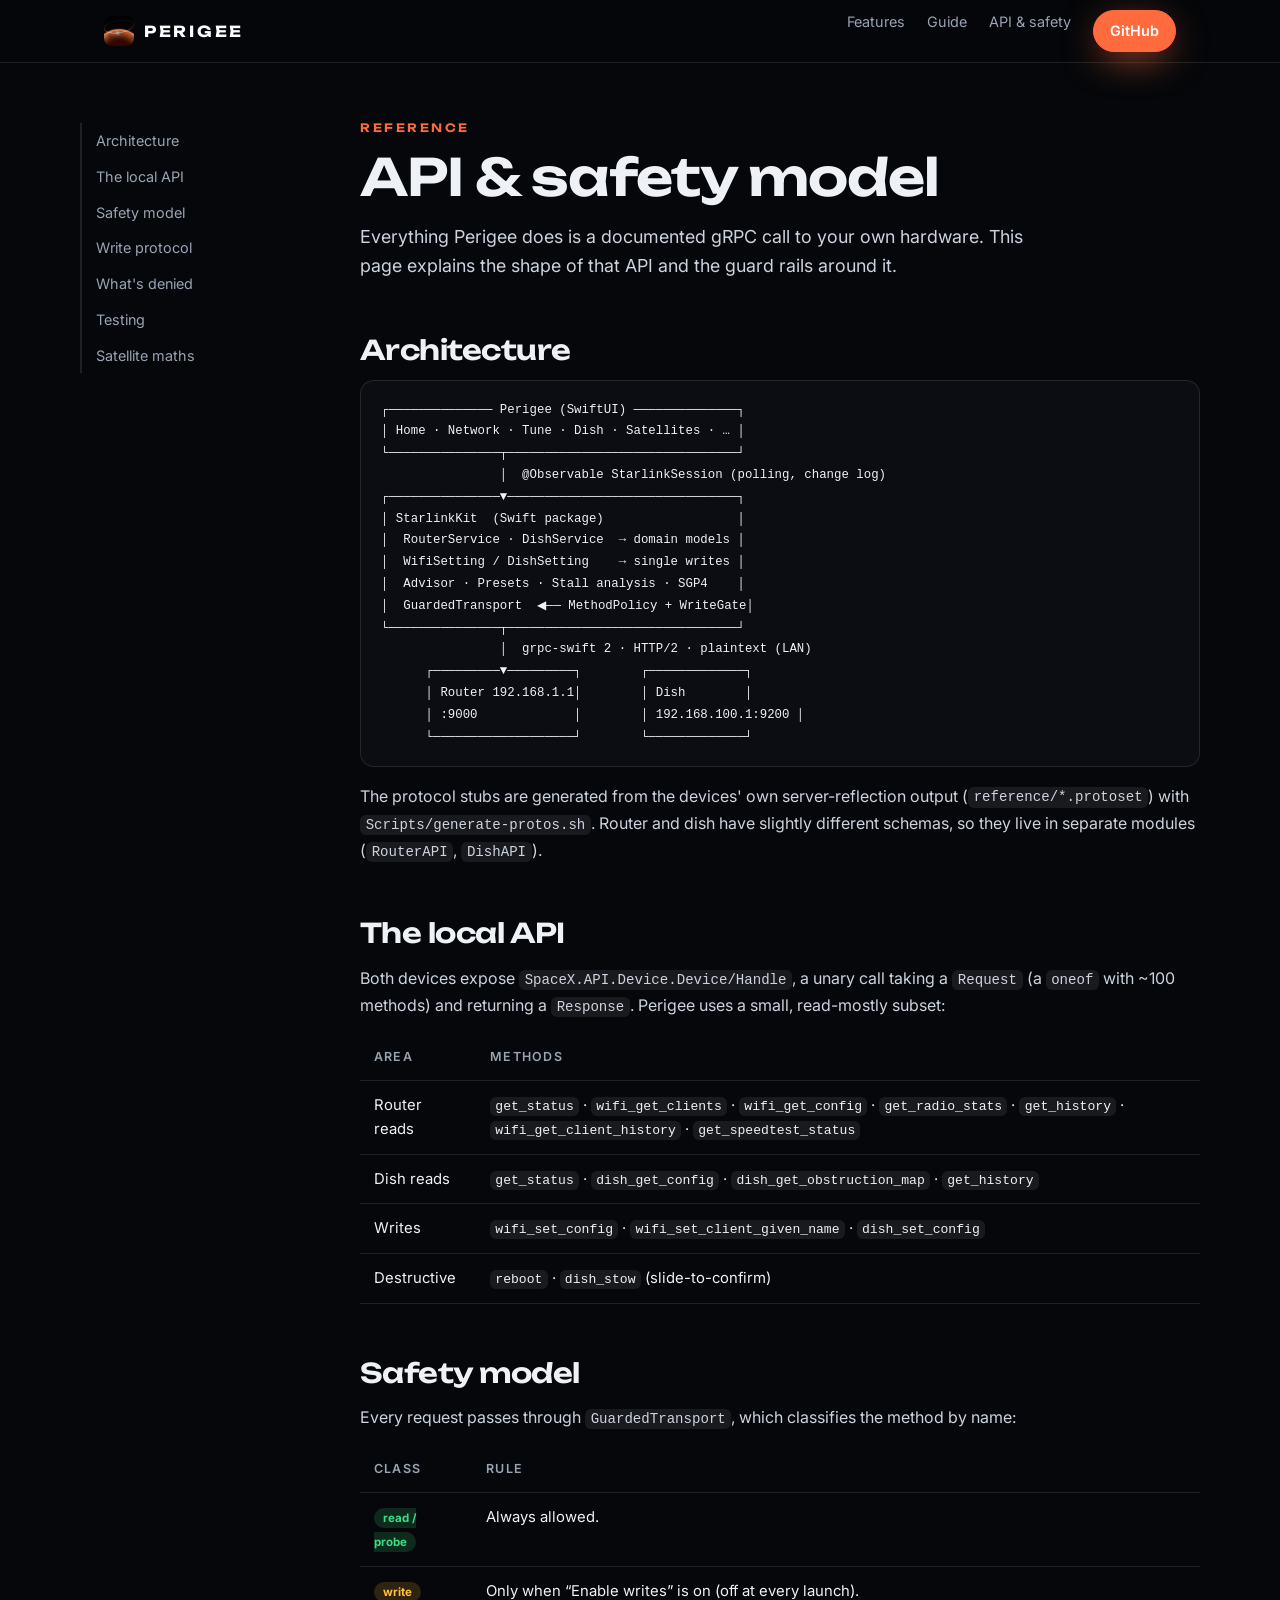
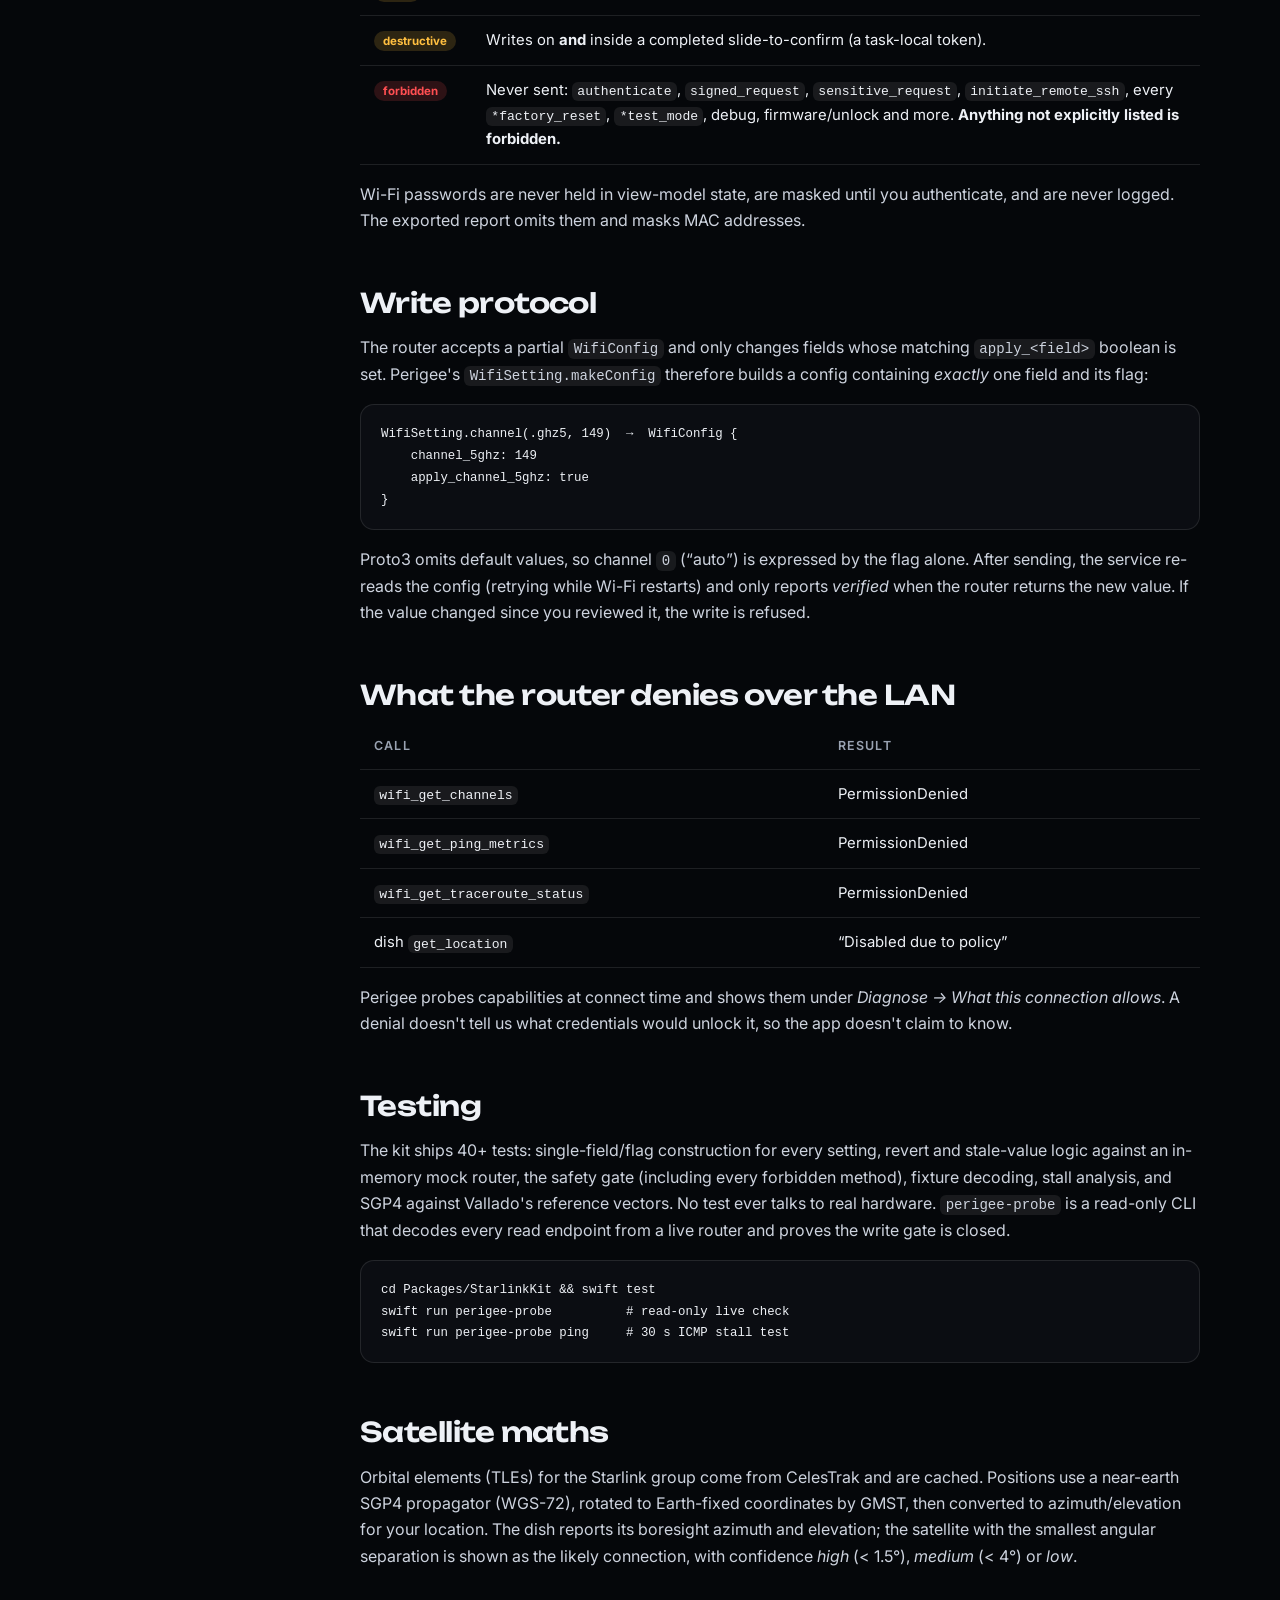
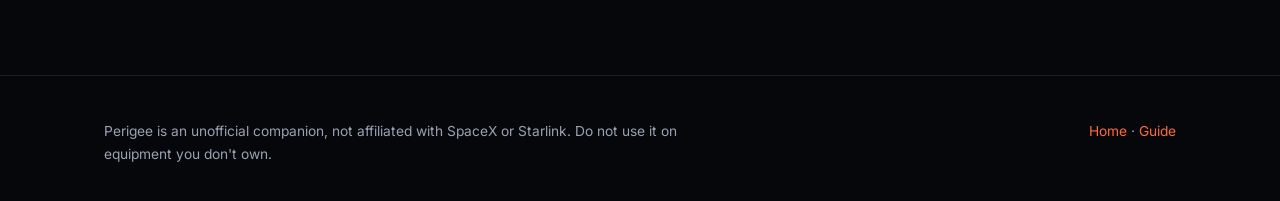
==== docs/api.html @ 8719dc5b "Docs: README, GitHub Pages site (landing, tuning guide, API & safety), screenshots, social card Co-A" ====
<!doctype html><html lang="en"><head><meta charset="utf-8"><meta name="viewport" content="width=device-width,initial-scale=1">
<title>API & safety model · Perigee</title><meta name="description" content="How Perigee talks to Starlink's local gRPC API, what it blocks, and how writes work."><meta name="theme-color" content="#05070a"><link rel="icon" href="assets/icon-512.png">
<link rel="preconnect" href="https://fonts.googleapis.com"><link rel="preconnect" href="https://fonts.gstatic.com" crossorigin>
<link href="https://fonts.googleapis.com/css2?family=Inter:wght@400;500;600&family=Unbounded:wght@500;600;700&display=swap" rel="stylesheet">
<link rel="stylesheet" href="assets/site.css"></head><body>
<nav><div class="wrap"><a class="brand" href="index.html"><img src="assets/icon-512.png" alt="">PERIGEE</a>
<div class="links"><a href="index.html#features">Features</a><a href="guide.html">Guide</a><a href="api.html">API &amp; safety</a><a class="btn primary" style="padding:8px 16px" href="https://github.com/noktirnal42/perigee">GitHub</a></div></div></nav>
<div class="wrap doc">
<aside><a href="#arch">Architecture</a><a href="#api">The local API</a><a href="#safety">Safety model</a><a href="#writes">Write protocol</a><a href="#perm">What's denied</a><a href="#tests">Testing</a><a href="#sky">Satellite maths</a></aside>
<article>
<span class="eyebrow">Reference</span><h1 style="font-size:clamp(2rem,4.5vw,3.2rem)">API &amp; safety model</h1>
<p class="lead" style="margin-top:16px">Everything Perigee does is a documented gRPC call to your own hardware. This page explains the shape of that API and the guard rails around it.</p>

<h2 id="arch">Architecture</h2>
<pre><code>┌────────────── Perigee (SwiftUI) ──────────────┐
│ Home · Network · Tune · Dish · Satellites · … │
└───────────────┬───────────────────────────────┘
                │  @Observable StarlinkSession (polling, change log)
┌───────────────▼───────────────────────────────┐
│ StarlinkKit  (Swift package)                  │
│  RouterService · DishService  → domain models │
│  WifiSetting / DishSetting    → single writes │
│  Advisor · Presets · Stall analysis · SGP4    │
│  GuardedTransport  ◀── MethodPolicy + WriteGate│
└───────────────┬───────────────────────────────┘
                │  grpc-swift 2 · HTTP/2 · plaintext (LAN)
      ┌─────────▼─────────┐        ┌─────────────┐
      │ Router 192.168.1.1│        │ Dish        │
      │ :9000             │        │ 192.168.100.1:9200 │
      └───────────────────┘        └─────────────┘</code></pre>
<p>The protocol stubs are generated from the devices' own server-reflection output (<code>reference/*.protoset</code>) with <code>Scripts/generate-protos.sh</code>. Router and dish have slightly different schemas, so they live in separate modules (<code>RouterAPI</code>, <code>DishAPI</code>).</p>

<h2 id="api">The local API</h2>
<p>Both devices expose <code>SpaceX.API.Device.Device/Handle</code>, a unary call taking a <code>Request</code> (a <code>oneof</code> with ~100 methods) and returning a <code>Response</code>. Perigee uses a small, read-mostly subset:</p>
<table><tr><th>Area</th><th>Methods</th></tr>
<tr><td>Router reads</td><td><code>get_status</code> · <code>wifi_get_clients</code> · <code>wifi_get_config</code> · <code>get_radio_stats</code> · <code>get_history</code> · <code>wifi_get_client_history</code> · <code>get_speedtest_status</code></td></tr>
<tr><td>Dish reads</td><td><code>get_status</code> · <code>dish_get_config</code> · <code>dish_get_obstruction_map</code> · <code>get_history</code></td></tr>
<tr><td>Writes</td><td><code>wifi_set_config</code> · <code>wifi_set_client_given_name</code> · <code>dish_set_config</code></td></tr>
<tr><td>Destructive</td><td><code>reboot</code> · <code>dish_stow</code> (slide-to-confirm)</td></tr></table>

<h2 id="safety">Safety model</h2>
<p>Every request passes through <code>GuardedTransport</code>, which classifies the method by name:</p>
<table><tr><th>Class</th><th>Rule</th></tr>
<tr><td><span class="tag ok">read / probe</span></td><td>Always allowed.</td></tr>
<tr><td><span class="tag warn">write</span></td><td>Only when “Enable writes” is on (off at every launch).</td></tr>
<tr><td><span class="tag warn">destructive</span></td><td>Writes on <b>and</b> inside a completed slide-to-confirm (a task-local token).</td></tr>
<tr><td><span class="tag no">forbidden</span></td><td>Never sent: <code>authenticate</code>, <code>signed_request</code>, <code>sensitive_request</code>, <code>initiate_remote_ssh</code>, every <code>*factory_reset</code>, <code>*test_mode</code>, debug, firmware/unlock and more. <b>Anything not explicitly listed is forbidden.</b></td></tr></table>
<p>Wi-Fi passwords are never held in view-model state, are masked until you authenticate, and are never logged. The exported report omits them and masks MAC addresses.</p>

<h2 id="writes">Write protocol</h2>
<p>The router accepts a partial <code>WifiConfig</code> and only changes fields whose matching <code>apply_&lt;field&gt;</code> boolean is set. Perigee's <code>WifiSetting.makeConfig</code> therefore builds a config containing <i>exactly</i> one field and its flag:</p>
<pre><code>WifiSetting.channel(.ghz5, 149)  →  WifiConfig {
    channel_5ghz: 149
    apply_channel_5ghz: true
}</code></pre>
<p>Proto3 omits default values, so channel <code>0</code> (“auto”) is expressed by the flag alone. After sending, the service re-reads the config (retrying while Wi-Fi restarts) and only reports <i>verified</i> when the router returns the new value. If the value changed since you reviewed it, the write is refused.</p>

<h2 id="perm">What the router denies over the LAN</h2>
<table><tr><th>Call</th><th>Result</th></tr>
<tr><td><code>wifi_get_channels</code></td><td>PermissionDenied</td></tr><tr><td><code>wifi_get_ping_metrics</code></td><td>PermissionDenied</td></tr>
<tr><td><code>wifi_get_traceroute_status</code></td><td>PermissionDenied</td></tr><tr><td>dish <code>get_location</code></td><td>“Disabled due to policy”</td></tr></table>
<p>Perigee probes capabilities at connect time and shows them under <i>Diagnose → What this connection allows</i>. A denial doesn't tell us what credentials would unlock it, so the app doesn't claim to know.</p>

<h2 id="tests">Testing</h2>
<p>The kit ships 40+ tests: single-field/flag construction for every setting, revert and stale-value logic against an in-memory mock router, the safety gate (including every forbidden method), fixture decoding, stall analysis, and SGP4 against Vallado's reference vectors. No test ever talks to real hardware. <code>perigee-probe</code> is a read-only CLI that decodes every read endpoint from a live router and proves the write gate is closed.</p>
<pre><code>cd Packages/StarlinkKit && swift test
swift run perigee-probe          # read-only live check
swift run perigee-probe ping     # 30 s ICMP stall test</code></pre>

<h2 id="sky">Satellite maths</h2>
<p>Orbital elements (TLEs) for the Starlink group come from CelesTrak and are cached. Positions use a near-earth SGP4 propagator (WGS-72), rotated to Earth-fixed coordinates by GMST, then converted to azimuth/elevation for your location. The dish reports its boresight azimuth and elevation; the satellite with the smallest angular separation is shown as the likely connection, with confidence <i>high</i> (&lt; 1.5°), <i>medium</i> (&lt; 4°) or <i>low</i>.</p>
</article></div>
<footer><div class="wrap cols"><div class="fine">Perigee is an unofficial companion, not affiliated with SpaceX or Starlink. Do not use it on equipment you don't own.</div><div><a href="index.html">Home</a> · <a href="guide.html">Guide</a></div></div></footer>
<script src="assets/site.js"></script></body></html>
---- docs/assets/site.css ----
:root{
  --void:#05070a; --deep:#0e1015; --card:rgba(255,255,255,.055); --stroke:rgba(255,255,255,.1);
  --ember:#ff6b3d; --ember-deep:#9e2e1a; --dust:#f09e66; --signal:#dbf2ff; --good:#3ddc84; --warn:#ffbf40; --bad:#ff4f52; --info:#6bbcff;
  --text:#eef1f6; --muted:#9aa3b2; --radius:22px;
  --wide:"Unbounded","Sora",ui-sans-serif,system-ui,sans-serif; --body:"Inter",ui-sans-serif,system-ui,-apple-system,"Segoe UI",sans-serif;
}
*{box-sizing:border-box} html{scroll-behavior:smooth}
body{margin:0;background:var(--void);color:var(--text);font:16px/1.65 var(--body);-webkit-font-smoothing:antialiased;overflow-x:hidden}
a{color:var(--ember);text-decoration:none} a:hover{text-decoration:underline}
img{max-width:100%;display:block}
.wrap{max-width:1120px;margin:0 auto;padding:0 24px}
h1,h2,h3{font-family:var(--wide);font-weight:600;letter-spacing:-.02em;line-height:1.12;margin:0}
h1{font-size:clamp(2.3rem,6vw,4.4rem)} h2{font-size:clamp(1.6rem,3.6vw,2.5rem)} h3{font-size:1.15rem}
.eyebrow{font:600 .72rem/1 var(--wide);letter-spacing:.22em;text-transform:uppercase;color:var(--ember);margin-bottom:14px;display:block}
.lead{color:var(--muted);font-size:1.12rem;max-width:62ch}
code,pre{font-family:ui-monospace,"SF Mono",Menlo,monospace;font-size:.88em}
code{background:rgba(255,255,255,.08);padding:.15em .4em;border-radius:6px}
pre{background:#0b0d12;border:1px solid var(--stroke);border-radius:14px;padding:18px 20px;overflow:auto;line-height:1.55}
pre code{background:none;padding:0}

/* nav */
nav{position:sticky;top:0;z-index:50;backdrop-filter:blur(18px) saturate(1.4);background:rgba(5,7,10,.65);border-bottom:1px solid var(--stroke)}
nav .wrap{display:flex;align-items:center;gap:22px;height:62px}
.brand{display:flex;align-items:center;gap:10px;font:700 .95rem var(--wide);letter-spacing:.18em;color:#fff}
.brand img{width:30px;height:30px;border-radius:8px}
nav .links{margin-left:auto;display:flex;gap:22px;font-size:.9rem}
nav .links a{color:var(--muted)} nav .links a:hover{color:#fff;text-decoration:none}
.btn{display:inline-flex;align-items:center;gap:8px;padding:12px 22px;border-radius:999px;font-weight:600;border:1px solid var(--stroke);color:#fff;background:var(--card);transition:.2s}
.btn:hover{transform:translateY(-1px);text-decoration:none;background:rgba(255,255,255,.1)}
.btn.primary{background:var(--ember);border-color:var(--ember);color:#fff;box-shadow:0 10px 40px -10px var(--ember)}
.btn.primary:hover{background:#ff7d52}

/* hero */
.hero{position:relative;padding:96px 0 40px;overflow:hidden;isolation:isolate}
.hero:before{content:"";position:absolute;inset:0;z-index:-2;background:
  radial-gradient(900px 500px at 85% -10%,rgba(255,107,61,.35),transparent 60%),
  radial-gradient(700px 500px at 0% 100%,rgba(107,188,255,.12),transparent 60%)}
.stars{position:absolute;inset:0;z-index:-1;opacity:.7;background-image:
  radial-gradient(1.2px 1.2px at 12% 20%,#fff,transparent),radial-gradient(1px 1px at 30% 70%,#fff,transparent),
  radial-gradient(1.4px 1.4px at 55% 15%,#fff,transparent),radial-gradient(1px 1px at 72% 40%,#fff,transparent),
  radial-gradient(1.2px 1.2px at 88% 75%,#fff,transparent),radial-gradient(1px 1px at 8% 85%,#fff,transparent),
  radial-gradient(1px 1px at 44% 48%,#fff,transparent),radial-gradient(1.3px 1.3px at 95% 12%,#fff,transparent);animation:twinkle 6s ease-in-out infinite alternate}
@keyframes twinkle{from{opacity:.35}to{opacity:.85}}
.hero-grid{display:grid;grid-template-columns:1.1fr .9fr;gap:40px;align-items:center}
.hero h1 em{font-style:normal;background:linear-gradient(100deg,#ff9a6b,var(--ember) 45%,#ffd1b0);-webkit-background-clip:text;background-clip:text;color:transparent}
.hero .cta{display:flex;gap:12px;flex-wrap:wrap;margin:28px 0 18px}
.badges{display:flex;gap:8px;flex-wrap:wrap;margin-top:6px}
.badge{font-size:.76rem;padding:5px 11px;border-radius:999px;border:1px solid var(--stroke);color:var(--muted);background:var(--card)}
.phone-stack{position:relative;height:600px}
.phone{position:absolute;width:260px;border-radius:38px;padding:7px;background:linear-gradient(160deg,#2a2d36,#0b0c10);box-shadow:0 40px 80px -20px #000,0 0 0 1px rgba(255,255,255,.12) inset}
.phone img{border-radius:32px;width:100%}
.phone.a{right:10px;top:10px;transform:rotate(4deg);z-index:2} .phone.b{left:0;top:80px;transform:rotate(-6deg);width:230px;opacity:.95}
.float{animation:float 7s ease-in-out infinite} .float.d{animation-delay:-3.5s}
@keyframes float{50%{translate:0 -10px}}

section{padding:84px 0;position:relative}
.sec-head{margin-bottom:44px}
.grid{display:grid;gap:18px}
.g3{grid-template-columns:repeat(3,1fr)} .g2{grid-template-columns:repeat(2,1fr)} .g4{grid-template-columns:repeat(4,1fr)}
.card{background:var(--card);border:1px solid var(--stroke);border-radius:var(--radius);padding:26px;position:relative;overflow:hidden}
.card h3{margin:12px 0 8px} .card p{margin:0;color:var(--muted);font-size:.95rem}
.ico{width:46px;height:46px;border-radius:14px;display:grid;place-items:center;background:rgba(255,107,61,.15);color:var(--ember);font-size:1.4rem}
.card.glow:before{content:"";position:absolute;inset:-1px;border-radius:inherit;background:radial-gradient(300px 120px at 20% 0%,rgba(255,107,61,.25),transparent 70%);pointer-events:none}

.problem{display:grid;grid-template-columns:1fr 1fr;gap:40px;align-items:center}
.pingviz{background:#0b0d12;border:1px solid var(--stroke);border-radius:var(--radius);padding:22px}
.pingviz svg{width:100%;height:auto}
.stat-row{display:flex;gap:28px;flex-wrap:wrap;margin-top:22px}
.stat b{display:block;font:600 2rem var(--wide);color:#fff} .stat span{font-size:.82rem;color:var(--muted)}

.shots{display:flex;gap:22px;overflow-x:auto;padding:10px 24px 34px;scroll-snap-type:x mandatory;margin:0 -24px}
.shots figure{margin:0;flex:0 0 auto;scroll-snap-align:center;text-align:center;width:250px}
.shots figure .phone{position:static;width:250px;transform:none;margin:0 auto}
.shots figcaption{margin-top:14px;font-size:.9rem;color:var(--muted)} .shots figcaption b{color:#fff;display:block;font-family:var(--wide);font-size:.85rem;margin-bottom:2px}
.mac{border-radius:14px;background:#15171d;padding:10px;border:1px solid var(--stroke);box-shadow:0 40px 90px -30px #000}
.mac img{border-radius:8px;width:100%}
.mac-row{display:grid;grid-template-columns:repeat(2,1fr);gap:22px}

.split{display:grid;grid-template-columns:1fr 1fr;gap:44px;align-items:center}
.flow{display:grid;grid-template-columns:repeat(5,1fr);gap:10px;counter-reset:s}
.flow .step{background:var(--card);border:1px solid var(--stroke);border-radius:18px;padding:18px 16px;position:relative}
.flow .step:before{counter-increment:s;content:counter(s);display:grid;place-items:center;width:28px;height:28px;border-radius:50%;background:var(--ember);font:700 .8rem var(--wide);margin-bottom:10px}
.flow .step b{display:block;font-size:.95rem;margin-bottom:4px} .flow .step span{font-size:.82rem;color:var(--muted)}
.flow .step:not(:last-child):after{content:"→";position:absolute;right:-14px;top:50%;color:var(--ember);z-index:2}

table{width:100%;border-collapse:collapse;font-size:.93rem}
th,td{padding:12px 14px;border-bottom:1px solid var(--stroke);text-align:left;vertical-align:top} th{color:var(--muted);font-weight:600;font-size:.78rem;letter-spacing:.1em;text-transform:uppercase}
.tag{font-size:.72rem;font-weight:700;padding:3px 9px;border-radius:999px}
.tag.ok{background:rgba(61,220,132,.16);color:var(--good)} .tag.no{background:rgba(255,79,82,.16);color:var(--bad)} .tag.warn{background:rgba(255,191,64,.16);color:var(--warn)}

details{background:var(--card);border:1px solid var(--stroke);border-radius:16px;padding:16px 20px;margin-bottom:12px}
summary{cursor:pointer;font-weight:600;list-style:none} summary::-webkit-details-marker{display:none}
summary:after{content:"+";float:right;color:var(--ember);font-size:1.3rem;line-height:1} details[open] summary:after{content:"–"}
details p{color:var(--muted);margin:12px 0 0}

footer{border-top:1px solid var(--stroke);padding:44px 0;color:var(--muted);font-size:.86rem}
footer .cols{display:flex;gap:40px;flex-wrap:wrap;justify-content:space-between}
.fine{max-width:70ch}

/* docs pages */
.doc{padding:60px 0 90px;display:grid;grid-template-columns:230px 1fr;gap:50px}
.doc aside{position:sticky;top:90px;align-self:start;font-size:.9rem}
.doc aside a{display:block;color:var(--muted);padding:6px 0;border-left:2px solid var(--stroke);padding-left:14px}
.doc aside a:hover{color:#fff;border-color:var(--ember);text-decoration:none}
.doc article h2{margin:54px 0 14px;font-size:1.7rem} .doc article h3{margin:30px 0 8px}
.doc article p,.doc article li{color:#cdd3de} .doc article li{margin:6px 0}
.callout{border:1px solid var(--stroke);border-left:3px solid var(--ember);background:var(--card);border-radius:12px;padding:14px 18px;margin:20px 0;color:#cdd3de}
.callout.warn{border-left-color:var(--warn)} .callout.good{border-left-color:var(--good)}

.reveal{opacity:0;transform:translateY(18px);transition:.7s cubic-bezier(.2,.7,.2,1)} .reveal.in{opacity:1;transform:none}
@media(prefers-reduced-motion:reduce){.reveal{opacity:1;transform:none;transition:none}.float,.stars{animation:none}}
@media(max-width:900px){
  .hero-grid,.problem,.split,.doc{grid-template-columns:1fr} .g3,.g4{grid-template-columns:1fr 1fr} .flow{grid-template-columns:1fr} .flow .step:after{display:none}
  .phone-stack{height:520px} .doc aside{position:static} nav .links a:not(.btn){display:none} .mac-row{grid-template-columns:1fr}
}
@media(max-width:560px){.g3,.g4,.g2{grid-template-columns:1fr} .phone.b{display:none} .phone.a{right:50%;translate:50% 0;transform:rotate(2deg)} .phone-stack{height:540px}}
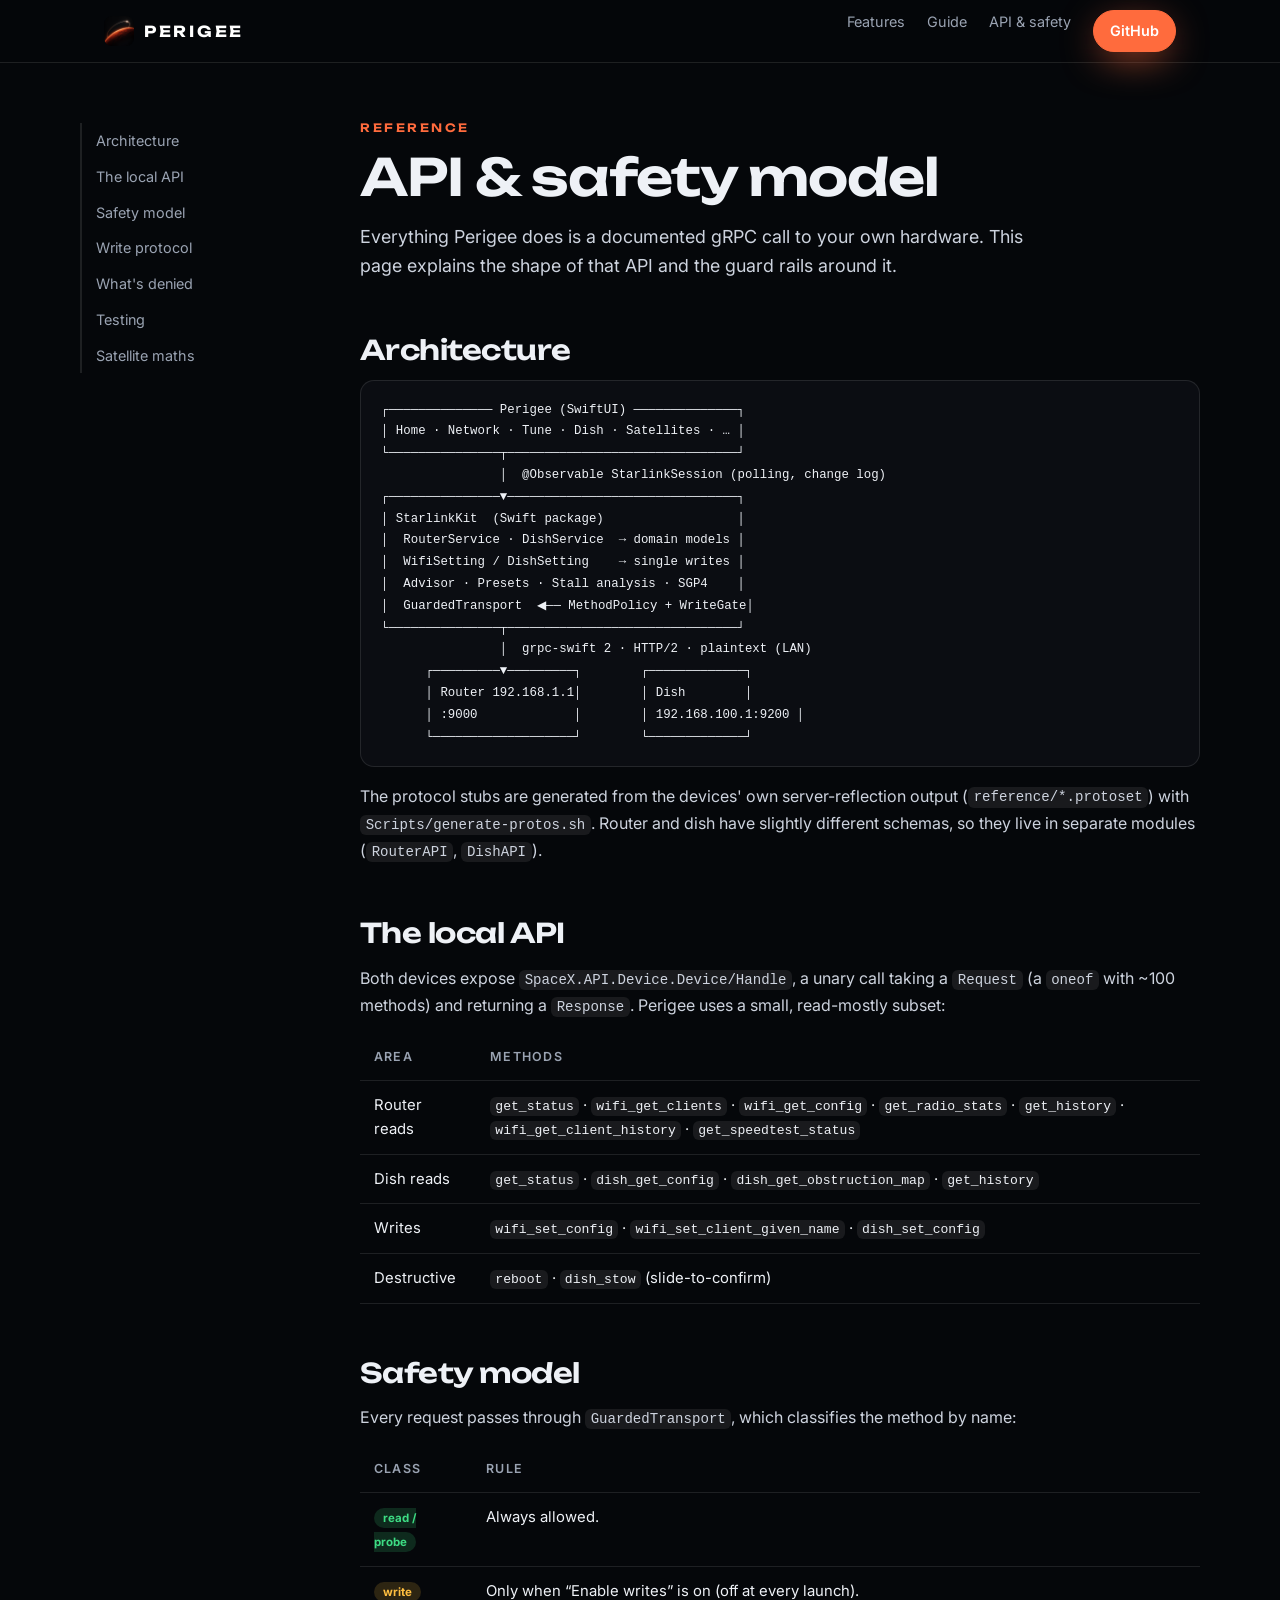
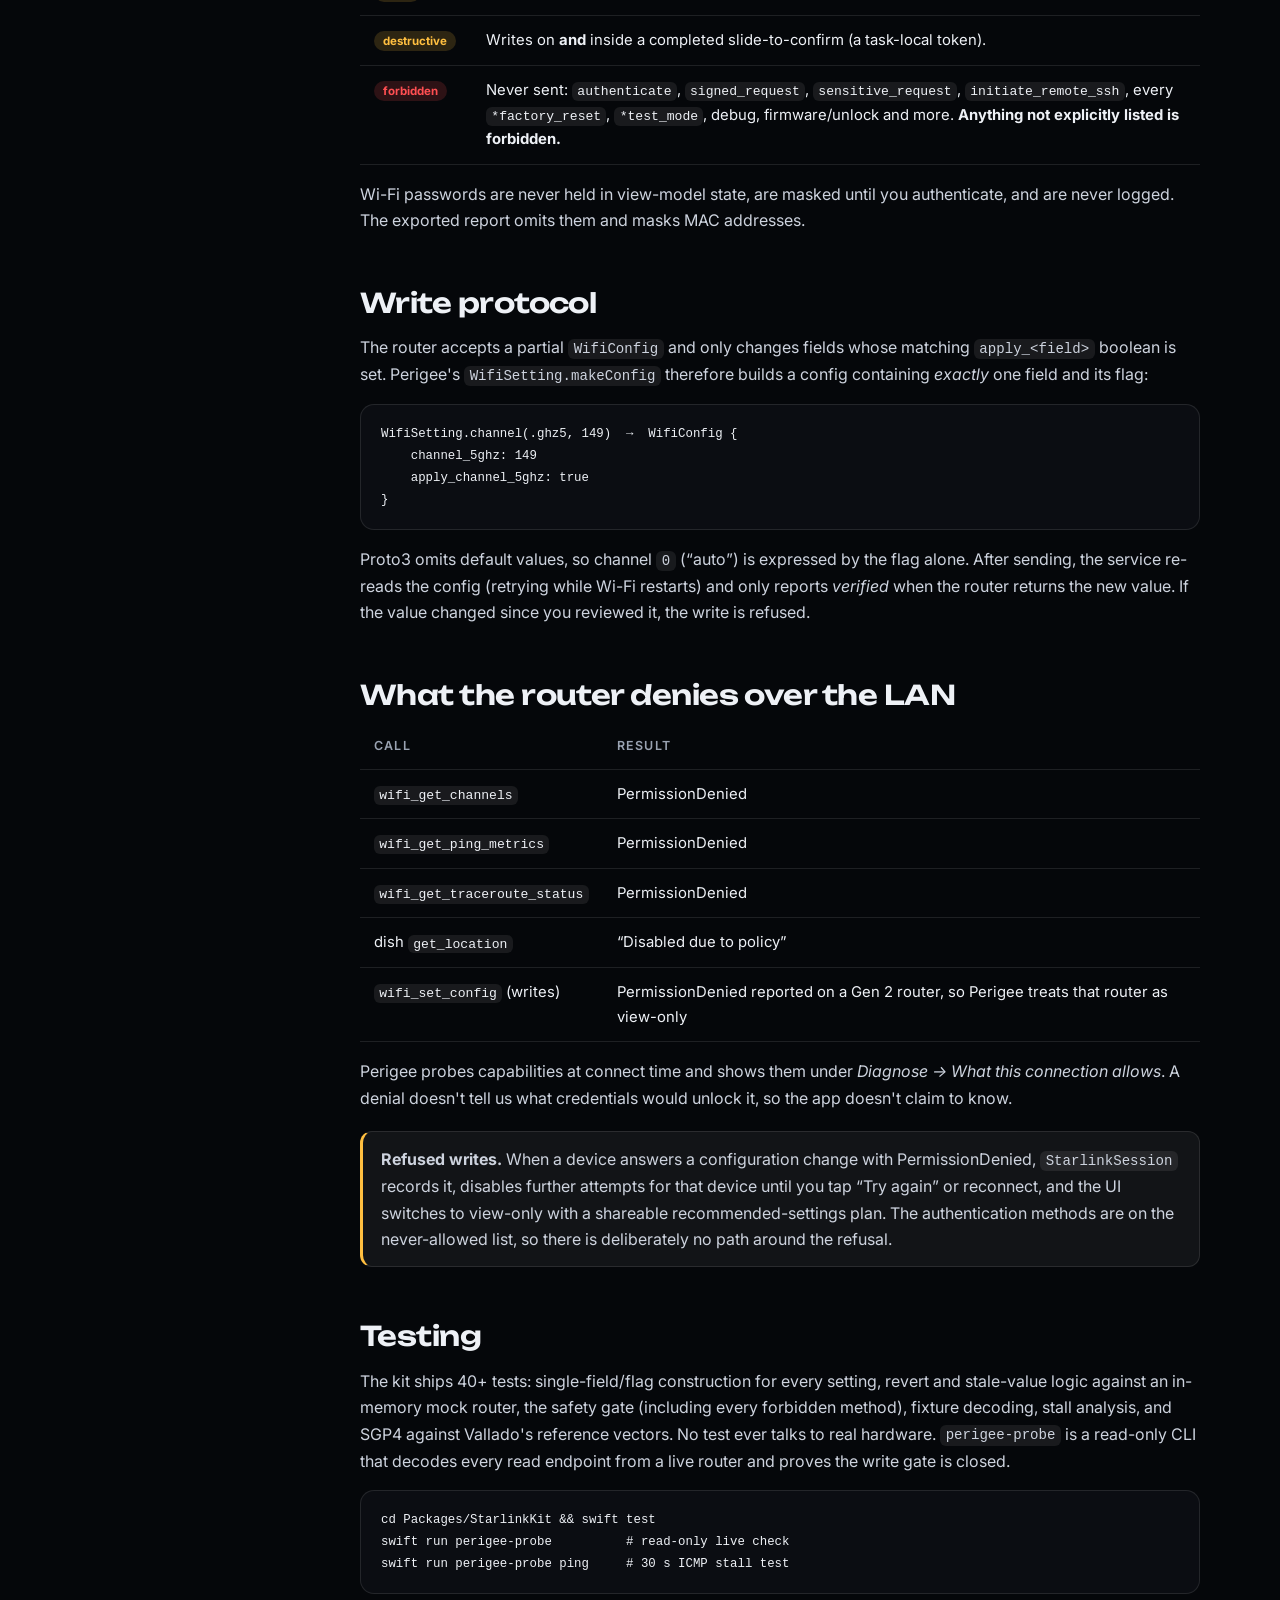
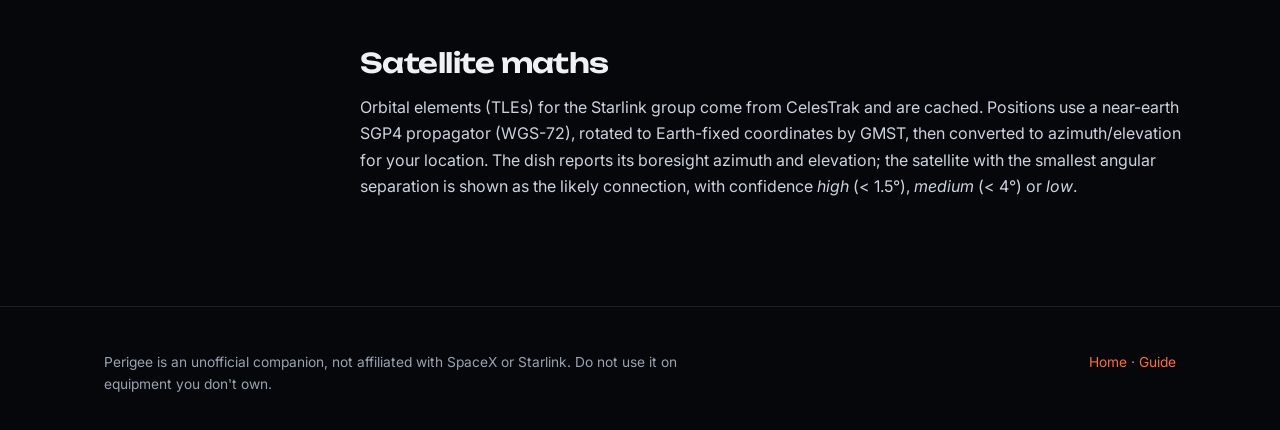
==== commit d73b87fd: "Handle devices that refuse configuration writes (PermissionDenied) - DeviceError.isWriteRefusal + cl" ====
--- a/docs/api.html
+++ b/docs/api.html
@@ -58,8 +58,11 @@
 <h2 id="perm">What the router denies over the LAN</h2>
 <table><tr><th>Call</th><th>Result</th></tr>
 <tr><td><code>wifi_get_channels</code></td><td>PermissionDenied</td></tr><tr><td><code>wifi_get_ping_metrics</code></td><td>PermissionDenied</td></tr>
-<tr><td><code>wifi_get_traceroute_status</code></td><td>PermissionDenied</td></tr><tr><td>dish <code>get_location</code></td><td>“Disabled due to policy”</td></tr></table>
+<tr><td><code>wifi_get_traceroute_status</code></td><td>PermissionDenied</td></tr><tr><td>dish <code>get_location</code></td><td>“Disabled due to policy”</td></tr>
+<tr><td><code>wifi_set_config</code> (writes)</td><td>PermissionDenied reported on a Gen 2 router, so Perigee treats that router as view-only</td></tr></table>
 <p>Perigee probes capabilities at connect time and shows them under <i>Diagnose → What this connection allows</i>. A denial doesn't tell us what credentials would unlock it, so the app doesn't claim to know.</p>
+
+<div class="callout warn"><b>Refused writes.</b> When a device answers a configuration change with PermissionDenied, <code>StarlinkSession</code> records it, disables further attempts for that device until you tap “Try again” or reconnect, and the UI switches to view-only with a shareable recommended-settings plan. The authentication methods are on the never-allowed list, so there is deliberately no path around the refusal.</div>
 
 <h2 id="tests">Testing</h2>
 <p>The kit ships 40+ tests: single-field/flag construction for every setting, revert and stale-value logic against an in-memory mock router, the safety gate (including every forbidden method), fixture decoding, stall analysis, and SGP4 against Vallado's reference vectors. No test ever talks to real hardware. <code>perigee-probe</code> is a read-only CLI that decodes every read endpoint from a live router and proves the write gate is closed.</p>
--- a/docs/assets/site.css
+++ b/docs/assets/site.css
@@ -33,8 +33,9 @@
 /* hero */
 .hero{position:relative;padding:96px 0 40px;overflow:hidden;isolation:isolate}
 .hero:before{content:"";position:absolute;inset:0;z-index:-2;background:
-  radial-gradient(900px 500px at 85% -10%,rgba(255,107,61,.35),transparent 60%),
-  radial-gradient(700px 500px at 0% 100%,rgba(107,188,255,.12),transparent 60%)}
+  linear-gradient(180deg,rgba(5,7,10,.55) 0%,rgba(5,7,10,.78) 55%,#05070a 100%),
+  radial-gradient(900px 500px at 85% -10%,rgba(255,107,61,.28),transparent 60%),
+  url(hero-mars.jpg) center 72%/cover no-repeat}
 .stars{position:absolute;inset:0;z-index:-1;opacity:.7;background-image:
   radial-gradient(1.2px 1.2px at 12% 20%,#fff,transparent),radial-gradient(1px 1px at 30% 70%,#fff,transparent),
   radial-gradient(1.4px 1.4px at 55% 15%,#fff,transparent),radial-gradient(1px 1px at 72% 40%,#fff,transparent),
@@ -114,3 +115,6 @@
   .phone-stack{height:520px} .doc aside{position:static} nav .links a:not(.btn){display:none} .mac-row{grid-template-columns:1fr}
 }
 @media(max-width:560px){.g3,.g4,.g2{grid-template-columns:1fr} .phone.b{display:none} .phone.a{right:50%;translate:50% 0;transform:rotate(2deg)} .phone-stack{height:540px}}
+
+.sky-band{background:linear-gradient(90deg,rgba(5,7,10,.94),rgba(5,7,10,.7)),url(mars-orbit.jpg) right center/cover no-repeat}
+.hw{display:flex;gap:26px;align-items:flex-end;justify-content:center;margin-top:36px;flex-wrap:wrap}.hw img{filter:drop-shadow(0 24px 30px rgba(0,0,0,.6));height:230px;width:auto}
